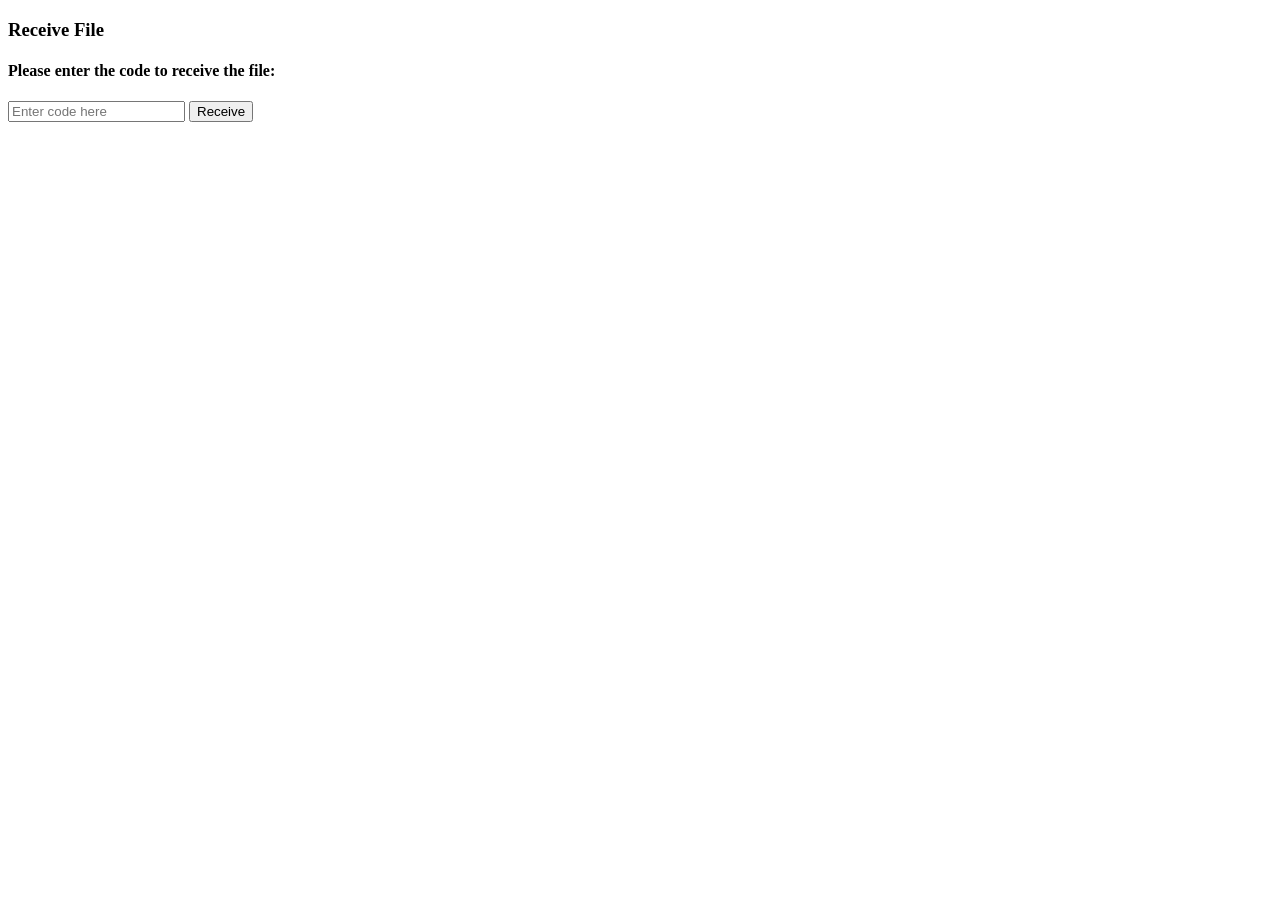
==== receive.html @ 64bd72dd "first commit" ====
<!DOCTYPE html>
<html lang="en">
<head>
    <meta charset="UTF-8">
    <meta name="viewport" content="width=device-width, initial-scale=1.0">
    <title>File Share Platform</title>
</head>
<body>
    <h3>Receive File</h3>
    <h4>Please enter the code to receive the file:</h4>
    <input type="text" id = "codeInput" placeholder="Enter code here">
    <button id="receive">Receive</button>
</body>
</html>
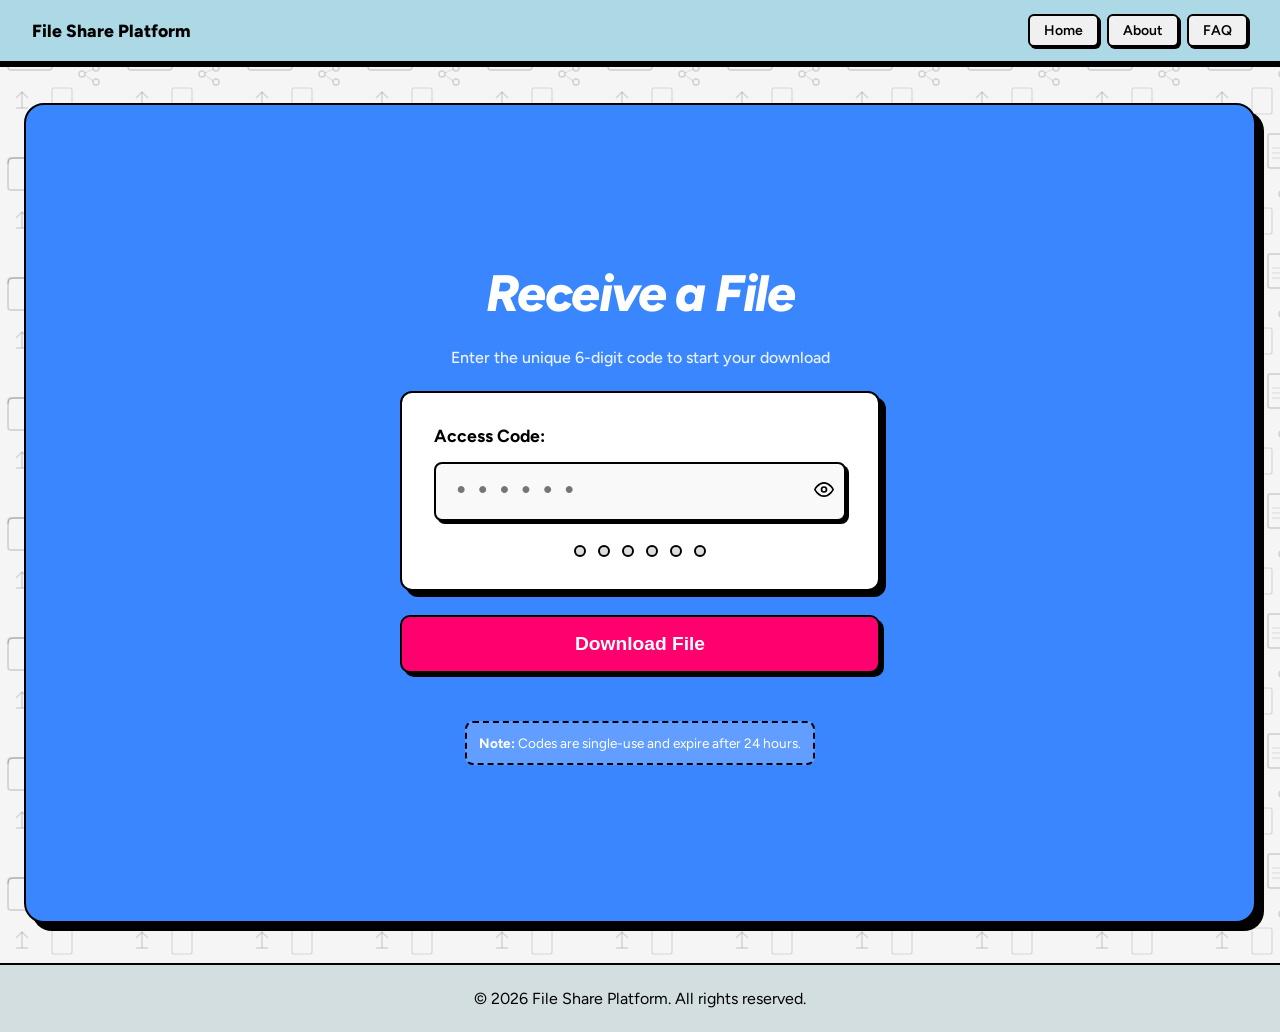
==== commit 5cbc39f4: "Final Changes" ====
--- a/receive.html
+++ b/receive.html
@@ -3,12 +3,73 @@
 <head>
     <meta charset="UTF-8">
     <meta name="viewport" content="width=device-width, initial-scale=1.0">
-    <title>File Share Platform</title>
+    <title>Receive File — FileShare</title>
+    <link rel="stylesheet" href="receive.css">
 </head>
 <body>
-    <h3>Receive File</h3>
-    <h4>Please enter the code to receive the file:</h4>
-    <input type="text" id = "codeInput" placeholder="Enter code here">
-    <button id="receive">Receive</button>
+
+    <div id="header">
+        <h2>File Share Platform</h2>
+        <div id="buttons">
+            <a href="index.html#home" class="Btn">Home</a>
+            <a href="index.html#about" class="Btn">About</a>
+            <a href="index.html#faq" class="Btn">FAQ</a>
+        </div>
+    </div>
+
+    <main class="maincontainer">
+        <h1><i>Receive a File</i></h1>
+        <h3>Enter the unique 6-digit code to start your download</h3>
+
+        <div class="input-section">
+            <p>Access Code:</p>
+            <div class="code-entry">
+                <input type="password" id="code" placeholder="••••••" maxlength="6">
+                <button type="button" id="toggleEye">
+                    <svg viewBox="0 0 24 24" width="20" height="20" stroke="black" stroke-width="2" fill="none">
+                        <path d="M1 12s4-8 11-8 11 8 11 8-4 8-11 8-11-8-11-8z"></path>
+                        <circle cx="12" cy="12" r="3"></circle>
+                    </svg>
+                </button>
+            </div>
+            
+            <div class="dot-indicator" id="dotGroup">
+                <span></span><span></span><span></span><span></span><span></span><span></span>
+            </div>
+        </div>
+
+        <button id="downloadBtn">Download File</button>
+
+        <div id="status" class="status-box"></div>
+
+        <div class="info-note">
+            <p><strong>Note:</strong> Codes are single-use and expire after 24 hours.</p>
+        </div>
+    </main>
+
+    <div id="footer">
+        <div id="footerContent">
+            <p>&copy; 2026 File Share Platform. All rights reserved.</p>
+        </div>
+    </div>
+
+    <script>
+        // Keeping it consistent with your feedback logic
+        const input = document.getElementById('code');
+        const dots = document.querySelectorAll('#dotGroup span');
+        const eyeBtn = document.getElementById('toggleEye');
+
+        input.addEventListener('input', () => {
+            const val = input.value.trim();
+            dots.forEach((dot, i) => {
+                dot.classList.toggle('active', i < val.length);
+            });
+        });
+
+        eyeBtn.addEventListener('click', () => {
+            input.type = input.type === 'password' ? 'text' : 'password';
+        });
+    </script>
+    <script src="receive.js"></script>
 </body>
 </html>
--- a/receive.css
+++ b/receive.css
@@ -0,0 +1,198 @@
+@import url('https://fonts.googleapis.com/css2?family=Figtree:wght@400;500;600;700;800&display=swap');
+
+* {
+    margin: 0;
+    padding: 0;
+    box-sizing: border-box;
+}
+
+body {
+    font-family: 'Figtree', sans-serif;
+    background-color: #f5f5f5;
+    background-image: url("data:image/svg+xml,%3Csvg xmlns='http://www.w3.org/2000/svg' width='120' height='120'%3E%3Crect x='8' y='38' width='44' height='32' rx='3' fill='none' stroke='%231a1a1a' stroke-width='1.5' opacity='0.18'/%3E%3Cpath d='M8 44 Q8 38 14 38 L26 38 L30 43 L52 43 Q52 43 52 44' fill='none' stroke='%231a1a1a' stroke-width='1.5' opacity='0.18'/%3E%3Crect x='68' y='14' width='26' height='34' rx='2' fill='none' stroke='%231a1a1a' stroke-width='1.5' opacity='0.18'/%3E%3Cpath d='M86 14 L86 22 L94 22' fill='none' stroke='%231a1a1a' stroke-width='1.5' opacity='0.18'/%3E%3Cline x1='72' y1='28' x2='90' y2='28' stroke='%231a1a1a' stroke-width='1' opacity='0.13'/%3E%3Cline x1='72' y1='33' x2='90' y2='33' stroke='%231a1a1a' stroke-width='1' opacity='0.13'/%3E%3Cline x1='72' y1='38' x2='84' y2='38' stroke='%231a1a1a' stroke-width='1' opacity='0.13'/%3E%3Cline x1='22' y1='92' x2='22' y2='108' stroke='%231a1a1a' stroke-width='1.5' opacity='0.15'/%3E%3Cpolyline points='16%2C98 22%2C92 28%2C98' fill='none' stroke='%231a1a1a' stroke-width='1.5' opacity='0.15'/%3E%3Cline x1='16' y1='108' x2='28' y2='108' stroke='%231a1a1a' stroke-width='1.5' opacity='0.15'/%3E%3Ccircle cx='82' cy='74' r='3' fill='none' stroke='%231a1a1a' stroke-width='1.5' opacity='0.16'/%3E%3Ccircle cx='96' cy='68' r='3' fill='none' stroke='%231a1a1a' stroke-width='1.5' opacity='0.16'/%3E%3Ccircle cx='96' cy='82' r='3' fill='none' stroke='%231a1a1a' stroke-width='1.5' opacity='0.16'/%3E%3Cline x1='85' y1='73' x2='93' y2='69' stroke='%231a1a1a' stroke-width='1' opacity='0.13'/%3E%3Cline x1='85' y1='75' x2='93' y2='81' stroke='%231a1a1a' stroke-width='1' opacity='0.13'/%3E%3Crect x='52' y='88' width='20' height='26' rx='2' fill='none' stroke='%231a1a1a' stroke-width='1.2' opacity='0.14'/%3E%3C/svg%3E");
+    background-repeat: repeat;
+}
+
+/* ── HEADER (Matches Index) ────────────────────────── */
+#header {
+    display: flex;
+    justify-content: space-between;
+    align-items: center;
+    padding: 14px 32px;
+    background-color: lightblue;
+    border-bottom: 2px solid black;
+    position: sticky;
+    top: 0;
+    z-index: 1000;
+    box-shadow: 0 4px 0 black;
+}
+
+#header h2 { font-size: 1.1rem; font-weight: 800; }
+
+#buttons { display: flex; gap: 8px; }
+
+.Btn {
+    text-decoration: none;
+    color: black;
+    font-weight: 600;
+    font-size: 0.875rem;
+    padding: 6px 14px;
+    border: 2px solid black;
+    border-radius: 6px;
+    background-color: #f0f0f0;
+    box-shadow: 2px 2px 0 black;
+    transition: 0.1s;
+}
+
+.Btn:hover { transform: translate(-1px, -1px); box-shadow: 3px 3px 0 black; }
+
+/* ── MAIN CONTAINER (Matches #home style) ───────────── */
+.maincontainer {
+    display: flex;
+    flex-direction: column;
+    align-items: center;
+    justify-content: center;
+    min-height: calc(100vh - 80px);
+    background-color: #3a86ff; /* Blue contrast to index yellow */
+    margin: 40px 24px;
+    padding: 60px 24px;
+    gap: 24px;
+    border: 2px solid black;
+    box-shadow: 8px 8px 0 black;
+    border-radius: 20px;
+}
+
+h1 {
+    font-size: clamp(2rem, 6vw, 3.2rem);
+    font-weight: 800;
+    color: white; /* Changed for blue background */
+    letter-spacing: -0.03em;
+    text-align: center;
+}
+
+h3 {
+    font-size: 1rem;
+    font-weight: 500;
+    color: rgba(255,255,255,0.9);
+    text-align: center;
+    max-width: 400px;
+}
+
+/* ── INPUT AREA (Neo-Brutalist) ─────────────────────── */
+.input-section {
+    display: flex;
+    flex-direction: column;
+    border: 2px solid black;
+    padding: 32px;
+    background-color: white;
+    border-radius: 12px;
+    width: 100%;
+    max-width: 480px;
+    gap: 16px;
+    box-shadow: 6px 6px 0 black;
+}
+
+.input-section p {
+    font-weight: 700;
+    font-size: 1.1rem;
+}
+
+.code-entry {
+    display: flex;
+    position: relative;
+    width: 100%;
+}
+
+input {
+    width: 100%;
+    padding: 14px 18px;
+    font-family: 'Courier New', monospace;
+    font-size: 1.5rem;
+    font-weight: 800;
+    letter-spacing: 0.3em;
+    border: 2px solid black;
+    border-radius: 8px;
+    background: #f9f9f9;
+    outline: none;
+    box-shadow: 3px 3px 0 black;
+}
+
+#toggleEye {
+    position: absolute;
+    right: 12px;
+    top: 50%;
+    transform: translateY(-50%);
+    background: none;
+    border: none;
+    box-shadow: none;
+    padding: 0;
+    cursor: pointer;
+}
+
+/* ── DOTS (Logic Feedback) ─────────────────────────── */
+.dot-indicator {
+    display: flex;
+    gap: 12px;
+    justify-content: center;
+    margin-top: 8px;
+}
+
+.dot-indicator span {
+    width: 12px;
+    height: 12px;
+    border: 2px solid black;
+    border-radius: 50%;
+    background: #ddd;
+    transition: 0.2s;
+}
+
+.dot-indicator span.active {
+    background: #ffbe0b;
+    transform: scale(1.2);
+}
+
+/* ── DOWNLOAD BUTTON ───────────────────────────────── */
+#downloadBtn {
+    background-color: #ff006e;
+    color: white;
+    width: 100%;
+    max-width: 480px;
+    padding: 16px;
+    font-size: 1.2rem;
+    font-weight: 800;
+    border: 2px solid black;
+    border-radius: 10px;
+    box-shadow: 4px 4px 0 black;
+    cursor: pointer;
+    display: flex;
+    align-items: center;
+    justify-content: center;
+    gap: 10px;
+}
+
+#downloadBtn:hover { transform: translate(-2px, -2px); box-shadow: 6px 6px 0 black; }
+#downloadBtn:active { transform: translate(1px, 1px); box-shadow: 2px 2px 0 black; }
+
+/* ── NOTES & STATUS ─────────────────────────────────── */
+.info-note {
+    background: rgba(255, 255, 255, 0.2);
+    border: 2px dashed black;
+    padding: 12px;
+    border-radius: 8px;
+    font-size: 0.85rem;
+    color: white;
+}
+
+.status-box {
+    font-weight: 700;
+    color: #ffbe0b;
+}
+
+/* ── FOOTER ────────────────────────────────────────── */
+#footerContent {
+    width: 100%;
+    padding: 24px;
+    background-color: #d3dee1;
+    border-top: 2px solid black;
+    text-align: center;
+}
